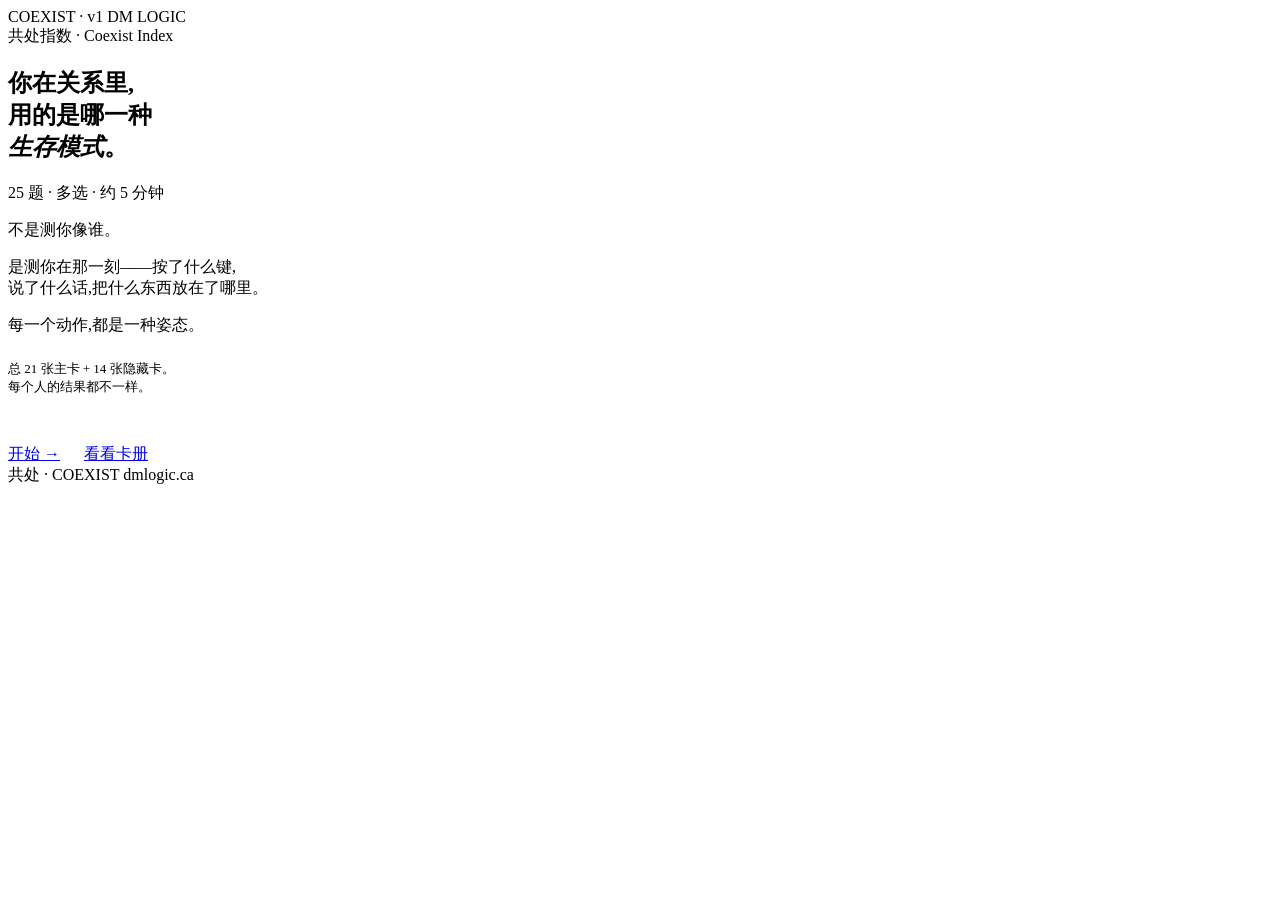
==== index.html @ d9011ccd "Rename files/index.html to index.html" ====
<!DOCTYPE html>
<html lang="zh">
<head>
<meta charset="UTF-8">
<meta name="viewport" content="width=device-width, initial-scale=1, maximum-scale=1">
<title>共处 · Coexist</title>
<link rel="preconnect" href="https://fonts.googleapis.com">
<link rel="preconnect" href="https://fonts.gstatic.com" crossorigin>
<link href="https://fonts.googleapis.com/css2?family=Noto+Serif+SC:wght@300;400;500&family=JetBrains+Mono:wght@400;500&display=swap" rel="stylesheet">
<link rel="stylesheet" href="assets/css/tokens.css">
<link rel="stylesheet" href="assets/css/main.css">
</head>
<body>

<div class="container">

  <header class="topbar">
    <span>COEXIST · v1</span>
    <span>DM LOGIC</span>
  </header>

  <section class="intro-hero">
    <div class="intro-eyebrow">共处指数 · Coexist Index</div>
    <h1 class="intro-title">
      你在关系里,<br>
      用的是哪一种<br>
      <em>生存模式</em>。
    </h1>
    <div class="intro-subtitle">25 题 · 多选 · 约 5 分钟</div>

    <div class="hairline" style="margin-left: 0"></div>

    <div class="intro-body">
      <p>不是测你像谁。</p>
      <p>是测你在那一刻——按了什么键,<br>说了什么话,把什么东西放在了哪里。</p>
      <p>每一个动作,都是一种姿态。</p>
      <p style="color: var(--smoke); font-size: 13px; margin-top: 24px;">
        总 21 张主卡 + 14 张隐藏卡。<br>
        每个人的结果都不一样。
      </p>
    </div>

    <div style="margin-top: 48px; display: flex; gap: 24px; align-items: center;">
      <a href="quiz.html" class="btn">开始 →</a>
      <a href="collection.html" class="btn-ghost">看看卡册</a>
    </div>
  </section>

  <footer class="byline">
    <span>共处 · COEXIST</span>
    <span>dmlogic.ca</span>
  </footer>

</div>

</body>
</html>
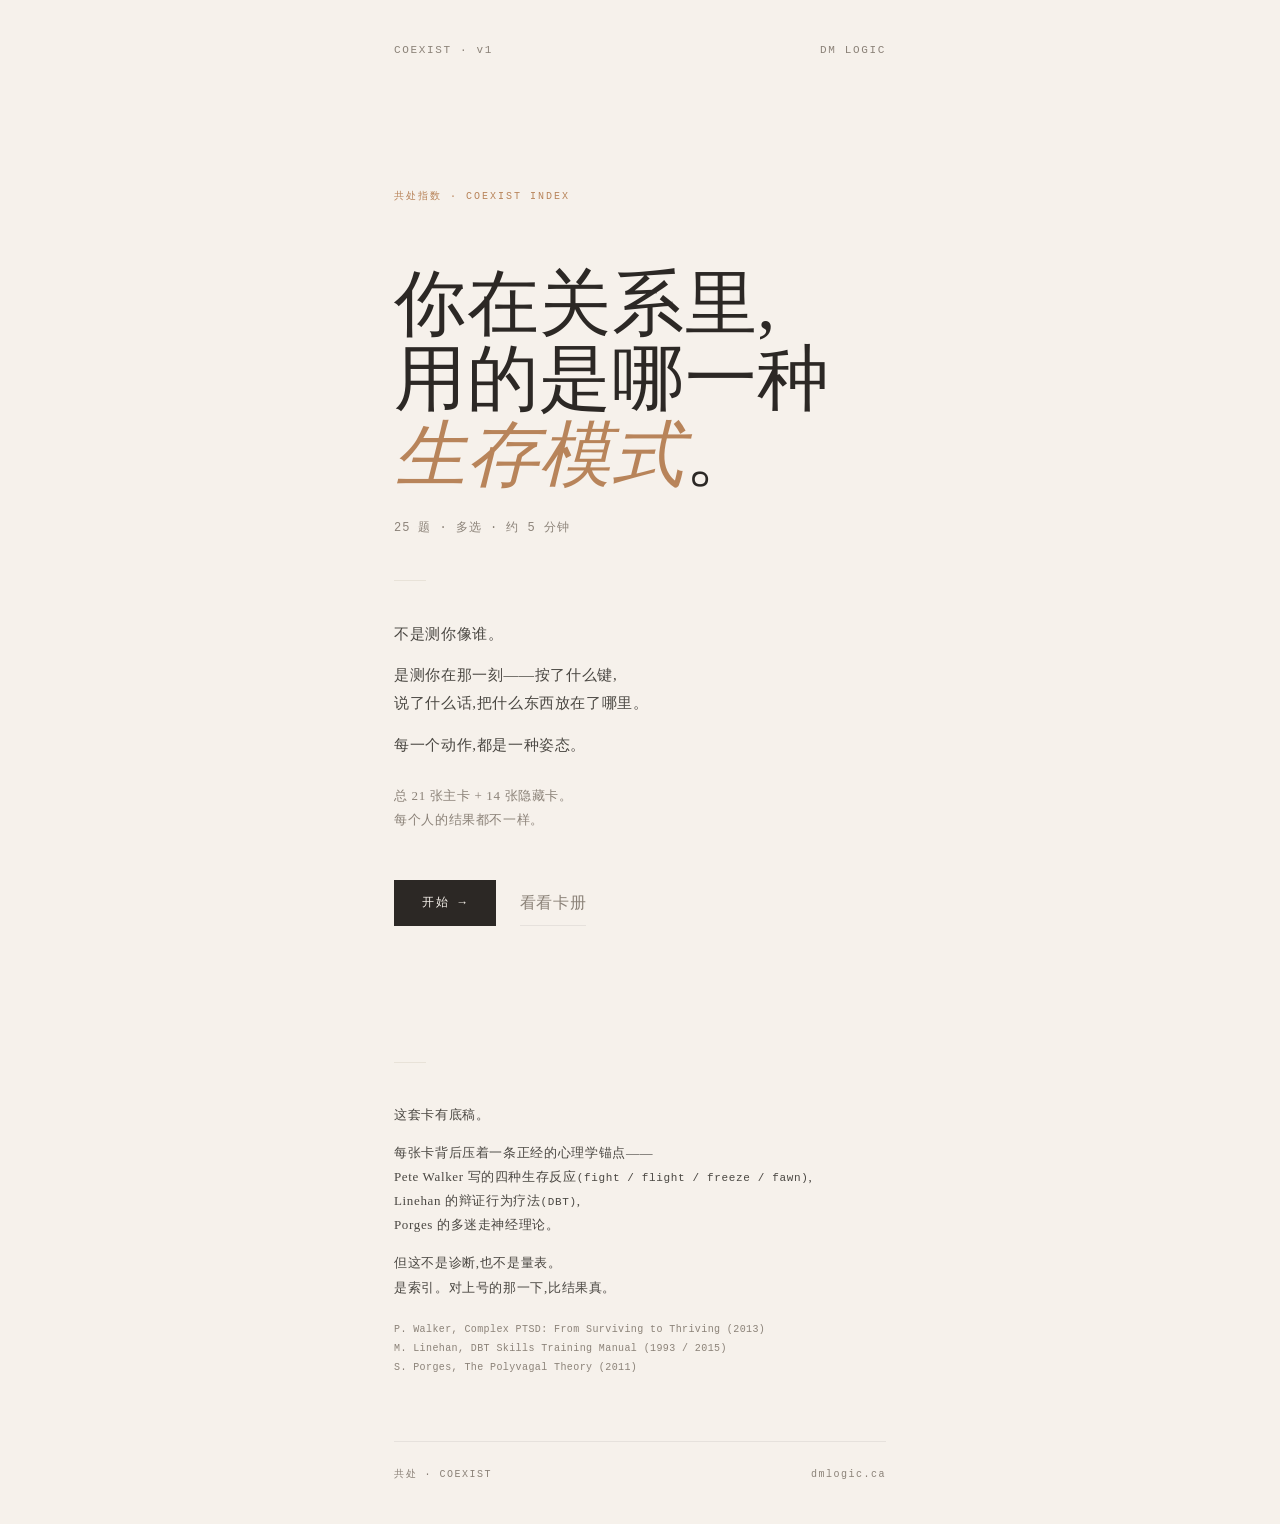
==== commit c928f873: "Credibility layer: psych_anchor on result card, method + references on index, dated byline, SEO/OG/J" ====
--- a/index.html
+++ b/index.html
@@ -4,11 +4,21 @@
 <meta charset="UTF-8">
 <meta name="viewport" content="width=device-width, initial-scale=1, maximum-scale=1">
 <title>共处 · Coexist</title>
+<meta name="description" content="你在关系里,用的是哪一种生存模式。25 题,21 张主卡 + 14 张隐藏卡。底稿来自 Pete Walker 的四种生存反应与 DBT。不是诊断,是留档。">
+<link rel="canonical" href="https://coexist.dmlogic.ca/">
+<meta property="og:type" content="website">
+<meta property="og:site_name" content="共处 · Coexist">
+<meta property="og:title" content="共处 · Coexist — 你在关系里,用的是哪一种生存模式。">
+<meta property="og:description" content="25 题 · 21 张主卡 + 14 张隐藏卡。不是测你像谁,是测你按了什么键。">
+<meta property="og:url" content="https://coexist.dmlogic.ca/">
 <link rel="preconnect" href="https://fonts.googleapis.com">
 <link rel="preconnect" href="https://fonts.gstatic.com" crossorigin>
 <link href="https://fonts.googleapis.com/css2?family=Noto+Serif+SC:wght@300;400;500&family=JetBrains+Mono:wght@400;500&display=swap" rel="stylesheet">
 <link rel="stylesheet" href="assets/css/tokens.css">
 <link rel="stylesheet" href="assets/css/main.css">
+<script type="application/ld+json">
+{"@context":"https://schema.org","@type":"Quiz","name":"共处 · Coexist","url":"https://coexist.dmlogic.ca/","description":"你在关系里,用的是哪一种生存模式。25 题,21 张主卡 + 14 张隐藏卡。底稿来自 Pete Walker 的四种生存反应、Linehan 的 DBT 与 Porges 的多迷走神经理论。","inLanguage":"zh","creator":{"@type":"Organization","name":"DM Logic","url":"https://dmlogic.ca/"}}
+</script>
 </head>
 <body>
 
@@ -46,7 +56,29 @@
     </div>
   </section>
 
-  <footer class="byline">
+  <section style="margin-top: 72px; max-width: 480px;">
+    <div class="hairline" style="margin-left: 0"></div>
+    <div class="intro-body" style="margin-top: 24px;">
+      <p style="font-size: 13px;">这套卡有底稿。</p>
+      <p style="font-size: 13px;">
+        每张卡背后压着一条正经的心理学锚点——<br>
+        Pete Walker 写的四种生存反应<span style="font-family:'JetBrains Mono',monospace;font-size:11px;">(fight / flight / freeze / fawn)</span>,<br>
+        Linehan 的辩证行为疗法<span style="font-family:'JetBrains Mono',monospace;font-size:11px;">(DBT)</span>,<br>
+        Porges 的多迷走神经理论。
+      </p>
+      <p style="font-size: 13px;">
+        但这不是诊断,也不是量表。<br>
+        是索引。对上号的那一下,比结果真。
+      </p>
+      <p style="font-family:'JetBrains Mono',monospace; font-size: 10px; letter-spacing: .04em; color: var(--smoke); line-height: 1.9; margin-top: 20px;">
+        P. Walker, Complex PTSD: From Surviving to Thriving (2013)<br>
+        M. Linehan, DBT Skills Training Manual (1993 / 2015)<br>
+        S. Porges, The Polyvagal Theory (2011)
+      </p>
+    </div>
+  </section>
+
+  <footer class="byline" style="margin-top: 64px;">
     <span>共处 · COEXIST</span>
     <span>dmlogic.ca</span>
   </footer>
--- a/assets/css/tokens.css
+++ b/assets/css/tokens.css
@@ -0,0 +1,97 @@
+/* ==============================
+   共处 · Coexist 设计 tokens
+   ============================== */
+
+:root {
+  /* 颜色 */
+  --paper: #F6F1EB;
+  --ink: #2C2825;
+  --signal: #B8845A;
+  --mist: #E8E2D8;
+  --smoke: #8B8278;
+  --hairline: rgba(44, 40, 37, 0.08);
+
+  /* 字体 */
+  --serif: 'Noto Serif SC', 'Songti SC', 'Source Han Serif SC', serif;
+  --display: Georgia, 'Times New Roman', serif;
+  --mono: 'JetBrains Mono', 'IBM Plex Mono', ui-monospace, monospace;
+
+  /* 字号 */
+  --fs-mono: 11px;
+  --fs-meta: 10px;
+  --fs-body: 16px;
+  --fs-sub: 14px;
+  --fs-title: 56px;
+  --fs-kicker: 32px;
+  --fs-name-en: 18px;
+
+  /* 间距 */
+  --gap-xs: 8px;
+  --gap-sm: 16px;
+  --gap-md: 24px;
+  --gap-lg: 40px;
+  --gap-xl: 64px;
+
+  /* 行高/字距 */
+  --lh-body: 1.85;
+  --lh-tight: 1.15;
+  --ls-mono: 0.15em;
+  --ls-zh: 0.04em;
+
+  /* 容器 */
+  --max-w: 540px;
+
+  /* 动画 */
+  --t-quick: 180ms ease;
+  --t-smooth: 360ms cubic-bezier(0.2, 0.8, 0.2, 1);
+}
+
+* {
+  box-sizing: border-box;
+  -webkit-font-smoothing: antialiased;
+  -moz-osx-font-smoothing: grayscale;
+}
+
+html, body {
+  margin: 0;
+  padding: 0;
+  background: var(--paper);
+  color: var(--ink);
+  font-family: var(--serif);
+  font-size: var(--fs-body);
+  line-height: var(--lh-body);
+  letter-spacing: var(--ls-zh);
+}
+
+body {
+  min-height: 100vh;
+}
+
+a {
+  color: inherit;
+  text-decoration: none;
+  border-bottom: 1px solid var(--hairline);
+  transition: border-color var(--t-quick);
+}
+
+a:hover {
+  border-color: var(--signal);
+}
+
+button {
+  font-family: var(--mono);
+  background: none;
+  border: none;
+  cursor: pointer;
+  color: inherit;
+}
+
+::selection {
+  background: var(--signal);
+  color: var(--paper);
+}
+
+.mono { font-family: var(--mono); letter-spacing: var(--ls-mono); font-size: var(--fs-mono); color: var(--smoke); }
+.smoke { color: var(--smoke); }
+.signal { color: var(--signal); }
+.hairline { width: 32px; height: 1px; background: var(--mist); margin: var(--gap-lg) auto; }
--- a/assets/css/main.css
+++ b/assets/css/main.css
@@ -0,0 +1,364 @@
+/* ==============================
+   共处 · Coexist · main
+   ============================== */
+
+.container {
+  max-width: var(--max-w);
+  margin: 0 auto;
+  padding: var(--gap-lg) var(--gap-md);
+}
+
+/* 顶栏 */
+.topbar {
+  display: flex;
+  justify-content: space-between;
+  align-items: baseline;
+  font-family: var(--mono);
+  font-size: var(--fs-mono);
+  letter-spacing: var(--ls-mono);
+  color: var(--smoke);
+  margin-bottom: var(--gap-xl);
+}
+
+/* 进度条 */
+.progress {
+  height: 1px;
+  background: var(--mist);
+  position: relative;
+  margin: var(--gap-md) 0 var(--gap-lg);
+}
+.progress-fill {
+  position: absolute;
+  top: 0;
+  left: 0;
+  height: 1px;
+  background: var(--ink);
+  transition: width var(--t-smooth);
+}
+
+/* 标题 */
+.title-zh {
+  font-family: var(--serif);
+  font-weight: 300;
+  font-size: var(--fs-title);
+  line-height: var(--lh-tight);
+  letter-spacing: 0.05em;
+  margin: 0 0 8px;
+}
+.title-en {
+  font-family: var(--display);
+  font-style: italic;
+  font-size: var(--fs-name-en);
+  color: var(--smoke);
+  margin: 0 0 var(--gap-lg);
+}
+
+/* 副标题(命名由来) */
+.subtitle {
+  border-left: 1px solid var(--signal);
+  padding-left: var(--gap-sm);
+  margin-bottom: var(--gap-lg);
+  font-size: 15px;
+  color: #5F5C57;
+  line-height: 1.9;
+}
+
+/* 主体段 */
+.body {
+  font-size: var(--fs-body);
+  line-height: var(--lh-body);
+  white-space: pre-wrap;
+  margin-bottom: var(--gap-lg);
+}
+
+/* 金句 */
+.kicker {
+  text-align: center;
+  font-size: var(--fs-kicker);
+  font-weight: 300;
+  line-height: 1.5;
+  letter-spacing: 0.05em;
+  margin: var(--gap-lg) 0;
+  white-space: pre-line;
+}
+
+/* 题目 */
+.question-meta {
+  font-family: var(--mono);
+  font-size: var(--fs-mono);
+  letter-spacing: var(--ls-mono);
+  color: var(--smoke);
+  margin-bottom: var(--gap-md);
+  display: flex;
+  justify-content: space-between;
+}
+
+.question-story {
+  font-family: var(--serif);
+  font-size: 17px;
+  line-height: 1.85;
+  margin-bottom: var(--gap-lg);
+  white-space: pre-line;
+}
+
+.question-hint {
+  font-family: var(--mono);
+  font-size: 11px;
+  color: var(--smoke);
+  letter-spacing: var(--ls-mono);
+  margin-bottom: var(--gap-md);
+}
+
+/* 选项 */
+.options {
+  display: flex;
+  flex-direction: column;
+  gap: 10px;
+  margin-bottom: var(--gap-lg);
+}
+
+.option {
+  display: block;
+  width: 100%;
+  text-align: left;
+  padding: var(--gap-sm);
+  background: transparent;
+  border: 1px solid var(--hairline);
+  font-family: var(--serif);
+  font-size: 15px;
+  line-height: 1.6;
+  color: var(--ink);
+  letter-spacing: var(--ls-zh);
+  cursor: pointer;
+  transition: all var(--t-quick);
+}
+
+.option:hover {
+  border-color: var(--signal);
+  background: rgba(184, 132, 90, 0.04);
+}
+
+.option.selected {
+  border-color: var(--ink);
+  background: rgba(44, 40, 37, 0.04);
+}
+
+.option .checkmark {
+  display: inline-block;
+  width: 14px;
+  height: 14px;
+  margin-right: 10px;
+  border: 1px solid var(--smoke);
+  vertical-align: -2px;
+  position: relative;
+}
+
+.option.selected .checkmark {
+  border-color: var(--ink);
+  background: var(--ink);
+}
+
+.option.selected .checkmark::after {
+  content: '';
+  position: absolute;
+  top: 2px;
+  left: 4px;
+  width: 4px;
+  height: 7px;
+  border: solid var(--paper);
+  border-width: 0 1.5px 1.5px 0;
+  transform: rotate(45deg);
+}
+
+/* 行动按钮 */
+.action-row {
+  display: flex;
+  justify-content: space-between;
+  align-items: center;
+  gap: var(--gap-sm);
+  padding-top: var(--gap-md);
+  border-top: 1px solid var(--hairline);
+}
+
+.btn {
+  font-family: var(--mono);
+  font-size: 12px;
+  letter-spacing: var(--ls-mono);
+  padding: 12px 28px;
+  background: var(--ink);
+  color: var(--paper);
+  border: none;
+  cursor: pointer;
+  transition: opacity var(--t-quick);
+}
+
+.btn:hover {
+  opacity: 0.85;
+}
+
+.btn-ghost {
+  background: transparent;
+  color: var(--smoke);
+  text-decoration: none;
+  border-bottom: 1px solid var(--hairline);
+  padding: 8px 0;
+}
+
+.btn-ghost:hover {
+  color: var(--ink);
+  border-color: var(--ink);
+}
+
+/* 数据条 */
+.live-stat {
+  font-family: var(--serif);
+  font-size: 14px;
+  color: var(--smoke);
+  margin-bottom: var(--gap-md);
+  line-height: 1.7;
+}
+
+.live-stat strong {
+  color: var(--ink);
+  font-weight: 400;
+}
+
+/* 稀有度 */
+.rarity {
+  font-family: var(--mono);
+  font-size: var(--fs-mono);
+  color: var(--smoke);
+  letter-spacing: var(--ls-mono);
+}
+
+/* 隐藏卡 */
+.hidden-section {
+  margin: var(--gap-lg) 0;
+  padding: var(--gap-md);
+  border: 1px solid var(--mist);
+  border-left: 3px solid var(--signal);
+}
+
+.hidden-section.hidden { display: none; }
+
+.hidden-card {
+  font-family: var(--serif);
+  font-size: 15px;
+  margin-bottom: var(--gap-xs);
+}
+
+.hidden-card .code {
+  font-family: var(--mono);
+  font-size: var(--fs-mono);
+  color: var(--smoke);
+  margin-right: var(--gap-xs);
+}
+
+/* 页脚 */
+.byline {
+  display: flex;
+  justify-content: space-between;
+  padding-top: var(--gap-md);
+  border-top: 1px solid var(--hairline);
+  font-family: var(--mono);
+  font-size: 10px;
+  letter-spacing: var(--ls-mono);
+  color: var(--smoke);
+  margin-top: var(--gap-xl);
+}
+
+/* 卡册 */
+.collection-grid {
+  display: grid;
+  grid-template-columns: repeat(3, 1fr);
+  gap: var(--gap-sm);
+  margin: var(--gap-lg) 0;
+}
+
+.card-slot {
+  aspect-ratio: 4 / 5;
+  border: 1px solid var(--hairline);
+  display: flex;
+  flex-direction: column;
+  justify-content: space-between;
+  padding: var(--gap-sm);
+  font-size: 13px;
+  transition: all var(--t-quick);
+}
+
+.card-slot.unlocked {
+  border-color: var(--ink);
+}
+
+.card-slot.locked {
+  color: var(--smoke);
+  opacity: 0.5;
+}
+
+.card-slot .card-id {
+  font-family: var(--mono);
+  font-size: 9px;
+  letter-spacing: var(--ls-mono);
+  color: var(--smoke);
+}
+
+.card-slot .card-name {
+  font-family: var(--serif);
+  font-size: 18px;
+  font-weight: 300;
+  align-self: flex-start;
+}
+
+/* 入口页 */
+.intro-hero {
+  text-align: left;
+  padding: var(--gap-xl) 0;
+}
+
+.intro-eyebrow {
+  font-family: var(--mono);
+  font-size: 10px;
+  letter-spacing: 0.2em;
+  color: var(--signal);
+  text-transform: uppercase;
+  margin-bottom: var(--gap-md);
+}
+
+.intro-title {
+  font-family: var(--serif);
+  font-size: clamp(40px, 8vw, 72px);
+  font-weight: 300;
+  line-height: 1.05;
+  margin-bottom: var(--gap-md);
+}
+
+.intro-title em {
+  font-style: italic;
+  color: var(--signal);
+}
+
+.intro-subtitle {
+  font-family: var(--mono);
+  font-size: 12px;
+  letter-spacing: 0.08em;
+  color: var(--smoke);
+  margin-bottom: var(--gap-lg);
+}
+
+.intro-body p {
+  margin: 0 0 14px;
+  font-size: 15px;
+  color: #4a4742;
+  line-height: 1.85;
+}
+
+/* 媒体查询 */
+@media (max-width: 480px) {
+  :root {
+    --fs-title: 44px;
+    --fs-kicker: 24px;
+    --gap-xl: 40px;
+  }
+  .container { padding: var(--gap-md) 18px; }
+  .collection-grid { grid-template-columns: repeat(2, 1fr); }
+}
